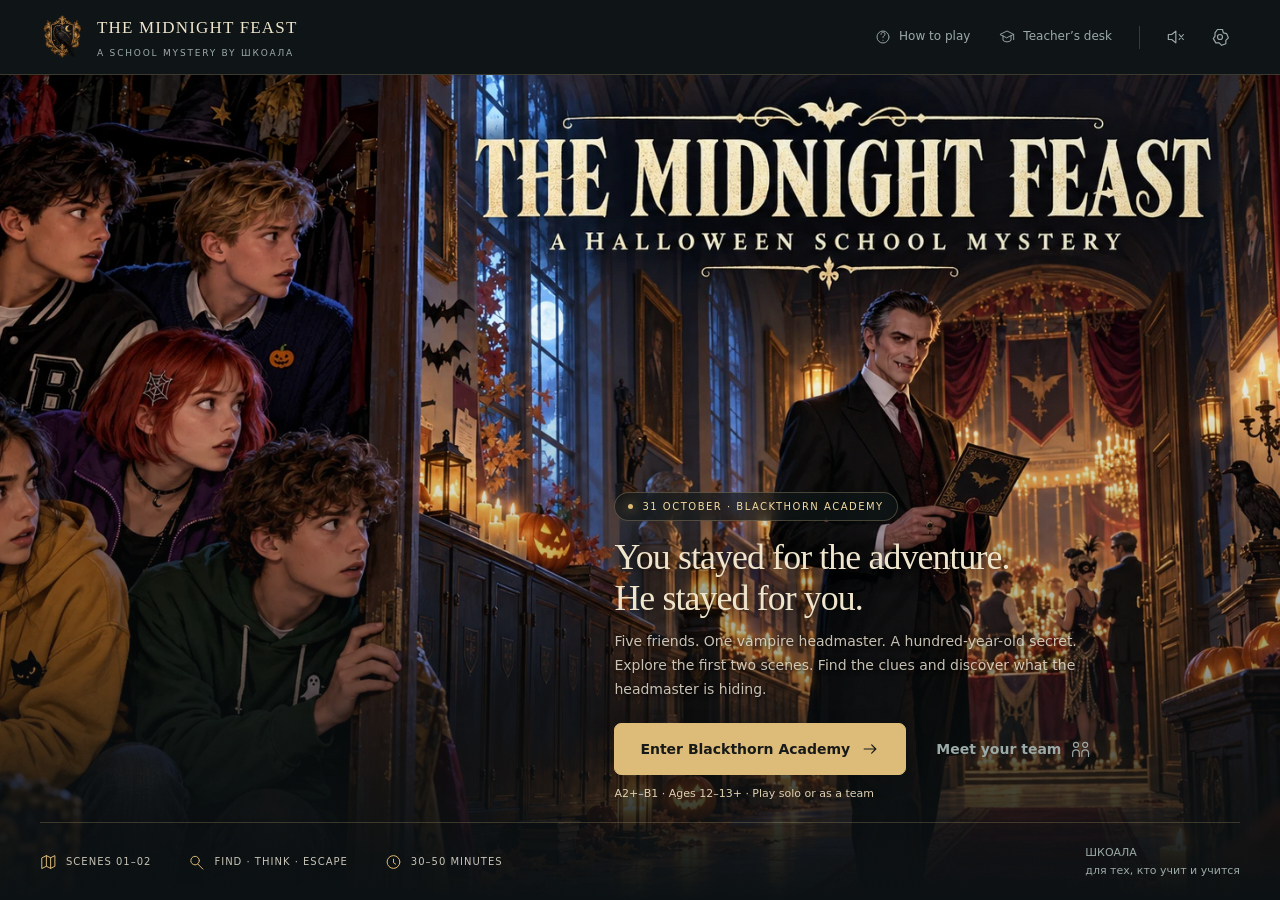
==== index.html @ 056f877d "Add linked costume-room and mirror scenes with reliable input checks" ====
<!doctype html>
<html lang="en">
<head>
<meta charset="UTF-8">
<meta name="viewport" content="width=device-width,initial-scale=1">
<meta name="theme-color" content="#101416">
<meta name="description" content="Five students. One vampire headmaster. Escape Blackthorn Academy before midnight in an illustrated English mystery by ШКОАЛА.">
<title>The Midnight Feast · Scenes 01–02 · ШКОАЛА</title>
<link rel="icon" type="image/svg+xml" href="assets/favicon.svg">
<link rel="stylesheet" href="styles.css?v=2">
<script src="content.js?v=2" defer></script>
<script src="app.js?v=2" defer></script>
</head>
<body>
<a href="#main" class="skip-link">Skip to game</a>
<div id="app"></div>
<div id="modal-root"></div>
<div id="toast" role="status" aria-live="polite"></div>
<noscript><div style="background:#111;color:#fff;padding:4rem;font:24px sans-serif">Please enable JavaScript to play The Midnight Feast.</div></noscript>
</body>
</html>
---- styles.css ----
:root{--ink:#0c1113;--panel:#141c1e;--paper:#efe5cc;--muted:#9caaa7;--gold:#ddbb78;--gold-light:#f4dba1;--line:rgba(220,190,126,.22);--red:#a65262;--green:#80b7a3;--font:system-ui,-apple-system,BlinkMacSystemFont,'Segoe UI',sans-serif;--serif:Georgia,'Times New Roman',serif;--radius:14px;color-scheme:dark}
*{box-sizing:border-box}html{scroll-behavior:smooth}body{margin:0;background:var(--ink);color:var(--paper);font:17px/1.6 var(--font);min-width:320px}button,input,textarea{font:inherit}button,a,input,textarea{touch-action:manipulation}button,a{ -webkit-tap-highlight-color:transparent}button{cursor:pointer}button:disabled{cursor:default;opacity:.5}a{color:var(--gold-light);text-underline-offset:4px}button:focus-visible,a:focus-visible,input:focus-visible,textarea:focus-visible,summary:focus-visible{outline:3px solid var(--gold-light);outline-offset:4px}button{color:inherit}button svg,a svg{pointer-events:none;flex-shrink:0}img{max-width:100%;display:block}h1,h2,h3,p{margin-top:0}h1,h2,h3{font-family:var(--serif);font-weight:400;line-height:1.14}h2{font-size:clamp(30px,3vw,44px);letter-spacing:-.035em}h3{font-size:26px}p:last-child{margin-bottom:0}.sr-only{position:absolute;width:1px;height:1px;padding:0;margin:-1px;overflow:hidden;clip:rect(0,0,0,0);white-space:nowrap;border:0}.skip-link{position:fixed;left:20px;top:-100px;z-index:10000;background:var(--gold);color:#151819;padding:10px 20px}.skip-link:focus{top:12px}.icon{width:20px;height:20px;display:inline-block;vertical-align:middle}.eyebrow{font:600 10px/1.5 var(--font);text-transform:uppercase;letter-spacing:.19em;color:var(--gold)}.muted{color:var(--muted)}.small{font-size:13px}.button{border:1px solid var(--line);border-radius:7px;background:transparent;display:inline-flex;align-items:center;justify-content:center;gap:10px;padding:13px 19px;font-size:14px;font-weight:650;line-height:1.4;text-decoration:none;transition:background .2s,transform .2s,border-color .2s}.button:hover{background:rgba(221,187,120,.09);border-color:var(--gold)}.button.primary{background:var(--gold);border-color:var(--gold);color:#171a19;box-shadow:0 4px 20px #0002}.button.primary:hover{background:var(--gold-light);transform:translateY(-1px)}.button.ghost{border-color:transparent;color:var(--muted)}.button.ghost:hover{color:var(--paper)}.button.danger{border-color:#ad6974;color:#efb0bb}.button.compact{padding:8px 13px;font-size:12px}.icon-button{display:inline-flex;align-items:center;justify-content:center;width:40px;height:40px;border:1px solid transparent;background:transparent;border-radius:7px;color:var(--muted)}.icon-button:hover,.icon-button.active{color:var(--gold);border-color:var(--line);background:#ddbb780a}.button-row{display:flex;gap:10px;flex-wrap:wrap}.separator{height:1px;background:var(--line);margin:22px 0}.topbar{height:77px;display:flex;align-items:center;justify-content:space-between;padding:0 40px;border-bottom:1px solid var(--line);gap:25px;background:#101618}.brand{border:0;background:none;display:flex;gap:12px;align-items:center;text-align:left;padding:0;text-decoration:none;color:var(--paper)}.brand img{height:49px;width:45px;object-fit:contain}.brand-name{font:17px/1 var(--serif);letter-spacing:.07em;text-transform:uppercase}.brand-by{display:block;font:9px/1.3 var(--font);color:var(--muted);letter-spacing:.2em;margin-top:7px}.nav-actions{display:flex;align-items:center;gap:5px}.nav-link{border:0;background:none;font-size:12px;font-weight:500;color:var(--muted);padding:10px 12px;display:inline-flex;gap:8px;align-items:center}.nav-link:hover{color:var(--gold-light)}.nav-link .icon{width:16px;height:16px}.nav-pipe{height:23px;border-left:1px solid var(--line);margin:0 10px}
/* The cover is the user's illustration, including its original title. */
.landing{min-height:100vh;background:#0d1216}.landing .topbar{height:75px;background:#0f1517}.hero{position:relative;height:calc(100svh - 75px);min-height:635px;max-height:1050px;isolation:isolate;overflow:hidden;background:#151718}.cover-image{position:absolute;inset:0;width:100%;height:100%;object-fit:cover;object-position:right 42%;z-index:-3}.hero:after{content:"";position:absolute;inset:0;background:linear-gradient(0deg,#0c1113 0%,#0c1113de 8%,#0c111355 31%,transparent 65%),linear-gradient(90deg,transparent 30%,#11171c15 100%);z-index:-2}.hero-content{position:absolute;bottom:97px;left:48%;right:5%;max-width:680px}.date-tag{display:inline-flex;align-items:center;gap:9px;border:1px solid #f1d8a73f;background:#101719a6;backdrop-filter:blur(8px);border-radius:40px;padding:6px 13px;font:10px/1.5 var(--font);letter-spacing:.15em;color:var(--gold-light);text-transform:uppercase}.date-tag:before{content:"";width:5px;height:5px;background:var(--gold);border-radius:100%;box-shadow:0 0 12px var(--gold)}.hero-lead{font:clamp(28px,2.8vw,43px)/1.13 var(--serif);text-shadow:0 2px 20px #000;margin:16px 0 12px;letter-spacing:-.025em;max-width:600px}.hero-copy{font-size:14px;line-height:1.7;color:#e7e0d0d9;max-width:470px;text-shadow:0 1px 5px #000}.hero-start{padding:15px 25px;font-size:14px;min-width:245px}.hero-content .button-row{margin-top:22px}.hero-resume-note{font-size:11px;color:#ded1b3;margin-top:10px}.hero-bottom{position:absolute;bottom:0;left:40px;right:40px;height:78px;display:flex;align-items:center;justify-content:space-between;border-top:1px solid var(--line);gap:20px}.hero-facts{display:flex;gap:37px}.hero-fact{display:flex;align-items:center;gap:9px;font-size:10px;letter-spacing:.1em;text-transform:uppercase;color:#c6c3b7}.hero-fact .icon{color:var(--gold);width:17px}.hero-credit{font-size:11px;color:var(--muted)}.hero-credit a{text-decoration:none;color:var(--muted)}
/* The playable case */
.game-shell{max-width:1880px;margin:0 auto;min-height:100vh}.game-shell .topbar{height:68px;padding:0 28px}.game-shell .brand img{height:40px;width:37px}.game-shell .brand-name{font-size:13px}.game-shell .brand-by{font-size:8px}.clock-wrap{display:flex;align-items:center;gap:10px}.clock-label{font-size:9px;text-transform:uppercase;letter-spacing:.11em;color:var(--muted);line-height:1.5}.clock-time{font:25px/1 var(--serif);letter-spacing:.05em;color:var(--gold-light)}.clock-wrap>.icon{width:29px;height:29px;color:var(--gold)}.chapter-nav{display:flex;border-bottom:1px solid var(--line);padding:0 27px;overflow-x:auto;scrollbar-width:thin}.chapter-stop{background:none;border:0;position:relative;display:flex;align-items:center;justify-content:center;gap:9px;flex:1;min-width:95px;padding:15px 7px;color:#6f7d7b;font-size:11px;white-space:nowrap}.chapter-stop:disabled{opacity:1}.chapter-stop.active{color:var(--gold-light)}.chapter-stop.done{color:#9fb8ac}.chapter-stop.active:after{content:"";position:absolute;bottom:-1px;height:2px;background:var(--gold);left:8px;right:8px}.chapter-num{font-size:9px;width:21px;height:21px;border:1px solid currentColor;display:inline-flex;align-items:center;justify-content:center;border-radius:100%}.practice-banner{padding:8px 28px;background:#332719;color:#e7ca95;font-size:12px;display:flex;gap:15px;align-items:center;justify-content:center}.practice-banner button{border:0;border-bottom:1px solid currentColor;background:none;color:inherit;padding:0}.game-heading{display:flex;align-items:flex-end;justify-content:space-between;padding:24px 32px 20px;gap:15px}.game-heading h1{font-size:clamp(28px,2.8vw,39px);margin:4px 0 0;letter-spacing:-.035em}.chapter-label{font:600 10px var(--font);letter-spacing:.14em;color:var(--gold);text-transform:uppercase}.location-label{display:flex;align-items:center;gap:7px;font-size:11px;color:var(--muted);margin-bottom:4px}.location-label .icon{width:14px;height:14px}.game-grid{display:grid;grid-template-columns:minmax(0,1.6fr) minmax(345px,1fr);gap:24px;padding:0 32px 22px}.visual-column{min-width:0}.scene-frame{position:relative;aspect-ratio:836/470;background:#1c1715;border:1px solid var(--line);border-radius:12px;overflow:hidden;isolation:isolate}.scene-backdrop{width:100%;height:100%;object-fit:cover;position:absolute;inset:0;z-index:-2}.scene-shade{position:absolute;inset:0;pointer-events:none;z-index:-1;background:linear-gradient(180deg,#0004,transparent 28%,transparent 70%,#0007)}.scene-top{position:absolute;top:14px;left:16px;right:16px;display:flex;align-items:center;justify-content:space-between;pointer-events:none}.scene-badge{background:#101517b3;color:#ded3bb;border:1px solid #ddbb7840;backdrop-filter:blur(8px);border-radius:40px;padding:5px 11px;font-size:9px;letter-spacing:.14em;text-transform:uppercase;display:flex;gap:6px;align-items:center}.scene-badge .icon{height:12px;width:12px}.scene-status{background:#101517c9;color:#d8cab1;font-size:10px;border-radius:40px;padding:4px 10px}.scene-label{position:absolute;bottom:13px;left:17px;font-size:10px;color:#ebdfca;letter-spacing:.05em;text-shadow:0 1px 5px #000;pointer-events:none}.scene-label .icon{width:13px;height:13px;color:var(--gold);margin-right:4px}.hotspot{border:0;background:transparent;position:absolute;transform:translate(-50%,-50%);padding:0;aspect-ratio:1;isolation:isolate;min-height:34px;min-width:34px;transition:filter .2s,opacity .2s,transform .2s}.hotspot:hover{transform:translate(-50%,-50%) scale(1.08);filter:brightness(1.2)}.hotspot img{width:100%;height:100%;object-fit:contain;filter:drop-shadow(0 3px 6px #000a)}.hotspot.marker:before{content:"";display:block;position:absolute;left:50%;top:50%;transform:translate(-50%,-50%) rotate(45deg);width:20px;height:20px;border:1px solid #efd599;background:#101719a6;box-shadow:0 0 0 5px #efd5991a,0 0 24px #efce8355}.hotspot.marker:after{content:"";position:absolute;left:50%;top:50%;transform:translate(-50%,-50%);width:4px;height:4px;background:var(--gold-light);border-radius:50%}.hotspot.found{opacity:.42;filter:grayscale(.35)}.hotspot.found:hover{opacity:1}.hotspot.found:after{content:'✓';position:absolute;right:0;top:0;display:flex;align-items:center;justify-content:center;width:19px;height:19px;border-radius:50%;background:#182d24;color:#b7ddc9;font-size:11px;border:1px solid #85b79f}.hotspot.revealed{outline:2px solid #f3d99a;outline-offset:7px;border-radius:50%;animation:glow 1.8s ease-in-out infinite}.hotspot-label{position:absolute;left:50%;bottom:100%;transform:translateX(-50%);font:11px/1.3 var(--font);color:#f2e1bd;border:1px solid var(--line);border-radius:4px;background:#101719ef;padding:6px 9px;white-space:nowrap;opacity:0;pointer-events:none}.hotspot:hover .hotspot-label,.hotspot:focus-visible .hotspot-label{opacity:1}.explore-controls{display:flex;justify-content:space-between;align-items:center;margin:10px 0 0;gap:10px}.search-progress{display:flex;align-items:center;gap:6px;font-size:11px;color:var(--muted)}.search-dot{width:5px;height:5px;background:#505b59;border-radius:50%}.search-dot.filled{background:var(--gold)}.explore-controls .button{font-size:10px;padding:4px 7px}.dialogue{display:flex;position:relative;margin-top:19px;min-height:134px;border-top:1px solid var(--line);padding-top:16px;align-items:flex-start;gap:17px}.portrait-wrap{width:103px;min-width:103px;height:115px;border-radius:9px;overflow:hidden;background:radial-gradient(ellipse at 50% 80%,#59452e 0%,#1e2524 70%);border:1px solid var(--line)}.portrait-wrap img{width:100%;height:100%;object-fit:cover;object-position:center 12%}.dialogue-name{font:600 10px var(--font);text-transform:uppercase;letter-spacing:.13em;color:var(--gold);margin:3px 0 8px}.dialogue-text{font-size:14px;line-height:1.75;color:#d6d5c9;margin:0}.dialogue-extra{font-size:12px;color:var(--muted);margin-top:10px}.panel{background:linear-gradient(145deg,#192123,#131b1d);border:1px solid var(--line);border-radius:12px;min-width:0;padding:25px 26px;position:relative;align-self:start;min-height:480px}.panel:before{content:"";position:absolute;top:-1px;left:26px;right:26px;height:1px;background:linear-gradient(90deg,transparent,#e8c7858c,transparent)}.panel-kicker{font:600 10px var(--font);text-transform:uppercase;letter-spacing:.16em;color:var(--gold);display:flex;align-items:center;justify-content:space-between;margin-bottom:14px;gap:10px}.panel h2{font-size:29px;margin-bottom:16px}.panel-description{font-size:14px;color:#b6c0b9;line-height:1.8}.objective-card{border-left:2px solid var(--gold);padding:2px 0 2px 15px;margin:20px 0}.objective-card .eyebrow{margin-bottom:5px;font-size:9px}.objective-card p{font-size:15px;line-height:1.7;color:#e2dfd1}.check-list{display:grid;gap:9px;margin:23px 0 26px;padding:0;list-style:none}.check-list li{display:flex;gap:11px;align-items:center;font-size:12px;color:#a6b2ac}.check-list .check-circle{width:19px;height:19px;display:flex;align-items:center;justify-content:center;flex-shrink:0;border:1px solid #67746f;border-radius:50%;font-size:10px}.check-list li.checked{color:#cfdbc9}.checked .check-circle{background:#688b7333;color:#b5d8be;border-color:#8cba9b}.panel .full{width:100%}.task-counter{font-size:10px;color:var(--muted);white-space:nowrap;letter-spacing:0;text-transform:none}.task-progress{height:3px;background:#343d38;margin-bottom:22px;border-radius:3px;overflow:hidden}.task-progress span{height:100%;display:block;background:var(--gold);transition:width .4s}.task-context{font-size:12px;color:#b7bdb4;border-left:1px solid var(--line);padding-left:12px;margin:0 0 17px}.task-prompt{font-size:20px;line-height:1.6;color:#f2e8cf;font-weight:500;margin-bottom:21px}.choices{display:grid;gap:9px}.choice{background:#0d141691;border:1px solid #6f776549;border-radius:7px;color:#cdd1c6;display:flex;align-items:center;gap:12px;text-align:left;padding:12px 13px;font-size:14px;line-height:1.55;width:100%;transition:border-color .2s,background .2s}.choice:hover{border-color:#c8a56988;background:#ddbb7808}.choice.selected{border-color:var(--gold);background:#ddbb7811;color:var(--gold-light)}.choice.accepted{border-color:var(--green);background:#80b7a310;color:#b9d7c7}.choice-letter{font:600 10px/1 var(--font);border:1px solid #ffffff24;border-radius:4px;padding:5px;min-width:23px;text-align:center;flex-shrink:0;align-self:flex-start;margin-top:2px}.task-form input[type=text]{width:100%;background:#0b1315;color:#f1e5c9;border:1px solid #7d826745;border-radius:7px;font-size:20px;padding:14px 16px;outline-offset:3px}.task-form input[type=text]::placeholder{font-size:13px;color:#778580}.input-label{font-size:11px;color:#a4afa7;display:block;margin:0 0 7px}.task-form input[readonly]{color:#b5d8c3;border-color:#5e8d75}.task-actions{display:flex;align-items:center;gap:8px;margin-top:23px}.task-actions>.button:first-child{flex:1}.hint-box{font-size:13px;background:#ddbb780b;border:1px solid #ddbb782b;border-radius:7px;padding:11px 13px;color:#dfcda8;margin-top:14px}.feedback{font-size:13px;line-height:1.65;padding:13px 15px;border:1px solid #80b7a33b;background:#80b7a30a;border-radius:7px;color:#bddacb;margin-top:17px}.feedback strong{display:block;font-size:13px;margin-bottom:3px}.feedback.error{border-color:#d67c903b;background:#a6526211;color:#efbcc5}.feedback .small{font-size:11px}.word-bank{display:flex;gap:7px;flex-wrap:wrap;margin-top:13px}.word-token{padding:8px 12px;border-radius:5px;border:1px solid var(--line);background:#0d1618;color:var(--gold-light);font-size:14px}.word-token:hover{background:#ddbb781a}.word-token.used{opacity:.25}.sentence-build{min-height:67px;display:flex;align-items:center;flex-wrap:wrap;gap:6px;padding:12px;border:1px dashed #d2b37255;border-radius:7px;background:#101719}.sentence-build:empty:before{content:'Choose the words below in order';font-size:12px;color:#77857c}.sentence-build .word-token{background:#ddbb7810;border-style:solid}.task-toolbar{display:flex;justify-content:space-between;margin-top:18px;gap:10px}.task-toolbar button{padding:3px 0;background:none;border:0;font-size:10px;color:#99a79f;display:flex;gap:5px;align-items:center}.task-toolbar .icon{width:13px;height:13px}.production{display:grid;gap:14px}.production label{font-size:13px;color:#dfdece;line-height:1.7;display:block}.production textarea{resize:vertical;display:block;width:100%;margin-top:8px;min-height:78px;padding:11px;border:1px solid #737c6d55;border-radius:6px;background:#0d1517;color:#e8dfc8;font-size:14px;line-height:1.6}.checkbox-row{display:flex!important;gap:9px;align-items:flex-start;color:#b2bfb4!important;font-size:12px!important;margin:16px 0}.checkbox-row input{margin-top:5px;accent-color:var(--gold);width:16px;height:16px;flex-shrink:0}.model-answer{font-size:13px;line-height:1.8;background:#0c1415;padding:12px;border-radius:7px;margin-bottom:10px;color:#c9d4c7}.model-answer .eyebrow{font-size:8px;margin-bottom:5px}.resolution-quote{font:23px/1.5 var(--serif);color:var(--gold-light);padding-left:17px;border-left:1px solid var(--gold);margin:24px 0}.inventory{border-top:1px solid var(--line);display:flex;align-items:center;gap:17px;padding:13px 32px 16px;background:#101719}.inventory-label{font:600 9px var(--font);text-transform:uppercase;letter-spacing:.15em;color:var(--muted);min-width:77px;line-height:1.7}.inventory-items{display:flex;align-items:center;gap:7px;overflow-x:auto;padding:3px;flex:1}.inventory-item{background:#1b2220;border:1px solid var(--line);height:53px;min-width:57px;border-radius:7px;position:relative;display:flex;align-items:center;justify-content:center;padding:4px}.inventory-item img{height:100%;width:48px;object-fit:contain}.inventory-item:hover{border-color:var(--gold);background:#2b2c24}.inventory-empty{font-size:11px;color:#73827a}.inventory .button{font-size:11px;padding:9px 13px;white-space:nowrap}.game-footer{display:flex;justify-content:space-between;font-size:9px;color:#73827c;padding:9px 32px;border-top:1px solid #ddbb7810}.game-footer a{color:#8f9e92;text-decoration:none}.safe-choice{display:flex;align-items:center;gap:15px;padding:18px;margin:17px 0;border:1px solid var(--line);background:#0b1415;border-radius:7px}.safe-choice img{width:70px;height:70px;object-fit:contain}.safe-choice h3{font-size:20px;margin:0 0 5px}.safe-choice p{font-size:12px;color:var(--muted)}.bell-state{font:44px var(--serif);text-align:center;color:var(--gold-light);padding:12px}.bell-instruction{font-size:14px;color:#b9c9ba}.object-toast{position:absolute;top:43%;left:50%;transform:translate(-50%,-50%);pointer-events:none;color:var(--gold-light);font:28px var(--serif);text-shadow:0 3px 15px #000}.safe-overlay{position:absolute;left:67%;top:43%;width:25%;height:41%;border:4px solid #a78a5b;border-radius:5px;background:#12110c;box-shadow:inset 0 0 20px #000,4px 5px 15px #0006}.safe-overlay img{position:absolute;left:23%;top:15%;width:56%;height:68%;object-fit:contain}.bell-restored{position:absolute;left:49%;top:40%;width:10%;height:24%;object-fit:contain;pointer-events:none;filter:drop-shadow(0 3px 6px #000)}.rope-target{position:absolute;left:26%;top:32%;width:11%;height:55%;border:1px solid #efcf8955;border-radius:35px;background:#efcf8910;box-shadow:0 0 22px #efcf8920;animation:glow 2s infinite}.rope-target:after{content:'PULL';position:absolute;top:48%;left:50%;transform:translate(-50%,-50%);background:#101719e8;color:var(--gold-light);padding:5px 8px;border:1px solid #efcf8955;font-size:9px;letter-spacing:.14em}.ring-flash{position:fixed;inset:0;z-index:200;background:#f3dfb8;pointer-events:none;animation:flash 1.8s forwards}.final-timer{display:flex;justify-content:space-between;align-items:center;padding:8px 12px;margin-bottom:14px;background:#a6526215;border:1px solid #a6526244;border-radius:6px;font-size:11px;color:#e6aebb}.final-timer strong{font-size:17px;font-variant-numeric:tabular-nums}
/* Miniature diagrams for precise location questions. */
.room-model{height:184px;background:linear-gradient(180deg,#263136,#182427 72%,#30332d 72%);border:1px solid var(--line);border-radius:9px;position:relative;margin:0 0 20px;isolation:isolate;overflow:hidden;box-shadow:inset 0 0 25px #0004}.model-caption{position:absolute;top:8px;left:11px;font:8px var(--font);color:#acbcb2;text-transform:uppercase;letter-spacing:.12em}.model-desk{position:absolute;left:23%;top:57%;width:54%;height:9%;background:#765239;border:1px solid #ae885b;z-index:2;border-radius:2px}.model-desk:before,.model-desk:after{content:'';position:absolute;top:100%;height:49px;width:5px;background:#856140}.model-desk:before{left:9%}.model-desk:after{right:9%}.model-object{position:absolute;object-fit:contain;filter:drop-shadow(0 2px 2px #0006)}.model-highlight{filter:drop-shadow(0 0 6px #e9d58f)}.model-label{position:absolute;padding:1px 5px;font:9px var(--font);color:#e6ddc8;background:#0d151bd9;border-radius:3px;z-index:8}.model-portrait{position:absolute;left:42%;top:17%;height:53px;width:50px;object-fit:contain;z-index:1}.model-door{position:absolute;top:30%;width:17%;height:65%;background:linear-gradient(90deg,#634832,#403528);border:3px solid #a37e55;border-radius:30px 30px 0 0;box-shadow:inset 0 0 0 2px #211d17}.model-door.left{left:9%;transform:skewY(7deg)}.model-door.right{right:9%;transform:skewY(-7deg)}.model-door:after{content:'';position:absolute;right:12%;top:56%;width:4px;height:4px;border-radius:100%;background:#e4bb73}.model-room-line{position:absolute;left:30%;right:30%;top:57%;height:1px;border-top:1px dashed #f0d59b88}.model-room-line:before,.model-room-line:after{content:'';position:absolute;top:-3px;width:6px;height:6px;border-top:1px solid #f0d59b;border-right:1px solid #f0d59b}.model-room-line:before{left:0;transform:rotate(-135deg)}.model-room-line:after{right:0;transform:rotate(45deg)}
/* Dialogs, evidence, support and teacher notes */
.modal-backdrop{position:fixed;inset:0;z-index:150;background:#050b0de0;backdrop-filter:blur(10px);padding:30px;display:flex;align-items:center;justify-content:center}.modal{background:linear-gradient(145deg,#1b2425,#111a1c);border:1px solid #b69b635c;border-radius:14px;width:min(800px,100%);max-height:calc(100svh - 60px);display:flex;flex-direction:column;box-shadow:0 30px 150px #0009;animation:modalIn .2s ease-out}.modal.wide{width:min(1060px,100%)}.modal-head{display:flex;align-items:flex-start;justify-content:space-between;padding:25px 28px 20px;gap:15px;border-bottom:1px solid var(--line)}.modal-head h2{font-size:32px;margin:4px 0 0}.modal-content{padding:25px 28px;overflow-y:auto;overscroll-behavior:contain;font-size:15px}.modal-head .icon-button{margin-top:-5px;flex-shrink:0}.modal-content h3{font-size:24px;margin:22px 0 12px}.modal-content h3:first-child{margin-top:0}.modal-content p{line-height:1.85;color:#cfd2c5}.document{background:#e9dec2;color:#312b23;padding:28px;border:1px solid #cdb788;box-shadow:inset 0 0 60px #c6ab6c33;border-radius:3px;font:17px/1.85 var(--serif)}.document p{color:#44392b;line-height:1.9}.document strong{color:#372d22}.document table{width:100%;font:14px/1.8 var(--font);border-collapse:collapse}.document th,.document td{padding:9px 8px;border-bottom:1px solid #8d795340;text-align:left;vertical-align:top}.document td:first-child{font-weight:650;white-space:nowrap}.document-small{font-size:14px}.voice-quote{font-style:italic}.document-bottom{margin-top:20px;display:flex;justify-content:space-between;align-items:center;gap:15px}.found-tag{display:inline-flex;align-items:center;gap:6px;font-size:11px;color:#a6c6b0}.found-tag .icon{height:15px;width:15px}.case-tabs{display:flex;gap:6px;margin-bottom:20px;border-bottom:1px solid var(--line);padding-bottom:12px;flex-wrap:wrap}.case-tabs button{border:0;background:transparent;padding:7px 13px;font-size:12px;color:var(--muted);border-radius:6px}.case-tabs button.active{background:#ddbb7815;color:var(--gold-light)}.evidence-grid{display:grid;grid-template-columns:repeat(3,minmax(0,1fr));gap:12px}.evidence-card{border:1px solid var(--line);background:#10191b;border-radius:8px;padding:15px;text-align:left;display:flex;flex-direction:column;gap:10px}.evidence-card:hover{border-color:var(--gold)}.evidence-card img{height:76px;object-fit:contain;width:100%}.evidence-card strong{font-size:12px;color:#ded9bf}.evidence-card small{font-size:10px;color:var(--muted)}.empty-state{padding:45px 20px;border:1px dashed var(--line);text-align:center;color:var(--muted);font-size:14px}.rule-list{counter-reset:rules;display:grid;gap:13px}.rule{display:flex;align-items:flex-start;gap:15px;padding:15px;background:#0f1819;border-radius:7px;border:1px solid var(--line);font-size:13px;color:#ccd3c5}.rule:before{counter-increment:rules;content:counter(rules,decimal-leading-zero);color:var(--gold);font:22px var(--serif);min-width:26px}.glossary-grid{display:grid;grid-template-columns:1fr 1fr;gap:0 28px}.glossary-entry{padding:12px 0;border-bottom:1px solid var(--line);font-size:13px}.glossary-entry strong{color:var(--gold-light);display:block;margin-bottom:3px;font-size:14px}.how-grid{display:grid;grid-template-columns:1fr 1fr;gap:20px}.how-step{border-top:1px solid var(--line);padding-top:16px}.how-step .eyebrow{font-size:9px}.how-step h3{font-size:23px;margin:7px 0 9px}.how-step p{font-size:13px}.teacher-warning{padding:12px 15px;background:#ddbb780e;border:1px solid var(--line);border-radius:7px;font-size:13px;color:#cfbd98;margin-bottom:20px}.teacher-chapters{display:grid;grid-template-columns:1fr 1fr;gap:10px}.teacher-chapter{background:#10191b;border:1px solid var(--line);border-radius:7px;padding:13px;text-align:left}.teacher-chapter:hover{border-color:var(--gold)}.teacher-chapter span{font-size:9px;color:var(--gold);text-transform:uppercase;letter-spacing:.08em}.teacher-chapter strong{font:20px var(--serif);display:block;margin:3px 0}.teacher-chapter small{font-size:11px;color:var(--muted)}.teacher-keys{margin-top:22px}.teacher-keys details{border-bottom:1px solid var(--line);padding:11px 0}.teacher-keys summary{cursor:pointer;color:#dfd6be;font-size:13px}.teacher-keys ol{font-size:12px;color:#b0bdb0;padding-left:21px}.teacher-keys li{padding:6px 0}.teacher-keys li strong{color:#e4d0a7}.teacher-keys li p{font-size:11px;margin:3px 0 0;line-height:1.6}.settings-grid{display:grid;gap:13px}.setting{border:1px solid var(--line);background:#10191b;border-radius:7px;padding:14px;display:flex;justify-content:space-between;align-items:center;gap:20px}.setting strong{font-size:14px;display:block}.setting small{font-size:11px;color:var(--muted);display:block;margin-top:2px}.toggle{border:0;border-radius:30px;width:45px;height:25px;background:#3e4b47;padding:3px;flex-shrink:0}.toggle:before{content:'';height:19px;width:19px;background:#b0b8ac;border-radius:50%;display:block;transition:transform .15s}.toggle[aria-checked=true]{background:#947d4e}.toggle[aria-checked=true]:before{transform:translateX(20px);background:var(--gold-light)}.team-log-entry{border-bottom:1px solid var(--line);padding:15px 0}.team-log-entry .eyebrow{font-size:9px}.team-log-entry p{font-size:13px;color:#cbd2c3;margin:5px 0}.team-log-entry .prompt{font-size:11px;color:#9daea2}.team-log-entry em{font-size:11px;color:#a9bbae}.timeline{display:grid;gap:13px}.timeline-row{border-left:1px solid var(--line);padding-left:16px;display:grid;grid-template-columns:60px 1fr;gap:15px;font-size:12px;color:#bdc6b9}.timeline-row strong{font-size:13px;color:var(--gold-light);font-weight:500}.chapter-summary{font-size:13px;margin-bottom:20px}.character-grid{display:grid;grid-template-columns:repeat(5,minmax(0,1fr));gap:10px}.character-card{border:1px solid var(--line);background:#101719;border-radius:8px;overflow:hidden}.character-card img{width:100%;aspect-ratio:1;object-fit:cover}.character-card strong{font:18px var(--serif);display:block;padding:8px 10px 0}.character-card small{font-size:9px;display:block;color:var(--muted);padding:1px 10px 12px}.reset-note{font-size:13px;color:#b6c3b6}.timer-input{background:#0c1415;border:1px solid var(--line);width:64px;padding:4px 8px;color:var(--gold-light);border-radius:5px}.ending{min-height:100vh;background:radial-gradient(ellipse at 50% 20%,#273834,#0b1316 70%)}.ending-hero{display:grid;grid-template-columns:1fr 1fr;max-width:1280px;margin:0 auto;gap:65px;padding:65px 45px}.ending-art{position:relative;border-radius:150px 150px 12px 12px;border:1px solid var(--line);overflow:hidden;min-height:540px;background:linear-gradient(0deg,#101c18 0%,transparent 70%),url('assets/corridor.webp') center/cover}.ending-art:after{content:'';position:absolute;inset:0;background:linear-gradient(0deg,#101b19 0%,transparent 80%);z-index:1}.ending-art img{position:absolute;bottom:0;left:3%;width:80%;z-index:2;filter:drop-shadow(0 0 30px #c3d1ab22)}.ending-reflection{transform:scaleX(-1);opacity:.45;left:43%!important;width:60%!important;bottom:8%!important;z-index:0!important;filter:sepia(.2)!important}.ending-art .ending-quote{position:absolute;bottom:30px;left:30px;right:30px;z-index:3;font:34px var(--serif);color:var(--gold-light);text-align:center;text-shadow:0 2px 20px #000}.ending-story h1{font:clamp(45px,5vw,65px)/1.08 var(--serif);letter-spacing:-.04em;margin:13px 0 25px}.ending-story p{font-size:14px;color:#c7d1c4;line-height:1.9;margin-bottom:17px}.ending-story p.quote{font:29px var(--serif);color:var(--gold-light);margin:24px 0}.ending-stats{display:grid;grid-template-columns:repeat(3,1fr);gap:15px;border-top:1px solid var(--line);border-bottom:1px solid var(--line);padding:16px 0;margin:25px 0}.ending-stats strong{font:28px var(--serif);color:var(--gold-light);display:block}.ending-stats span{font-size:9px;text-transform:uppercase;letter-spacing:.1em;color:var(--muted)}.epilogue{max-width:1110px;margin:0 auto 50px;padding:25px;border:1px solid var(--line);border-radius:8px;display:flex;gap:25px;align-items:center;background:#171e1b}.epilogue .icon{width:38px;height:38px;flex-shrink:0;color:var(--gold)}.epilogue p{font:21px/1.6 var(--serif);color:#d8d4bc}.epilogue .eyebrow{font:9px var(--font);letter-spacing:.16em;margin-bottom:7px;color:var(--gold)}#toast{position:fixed;bottom:25px;left:50%;transform:translateX(-50%);border:1px solid var(--line);background:#192522f5;color:var(--gold-light);font-size:13px;padding:12px 20px;z-index:300;border-radius:8px;box-shadow:0 8px 30px #0006;pointer-events:none;opacity:0;transition:opacity .2s;max-width:90vw;text-align:center}#toast.show{opacity:1}.big-text .task-prompt{font-size:25px}.big-text .choice{font-size:18px}.big-text .task-form input[type=text]{font-size:24px}.big-text .dialogue-text,.big-text .panel-description{font-size:18px}.big-text .document{font-size:20px}.big-text .production label,.big-text .production textarea{font-size:18px}.big-text .feedback{font-size:16px}.big-text .game-grid{grid-template-columns:minmax(0,1.3fr) minmax(400px,1fr)}.big-text .panel{min-height:550px}.big-text .panel h2{font-size:33px}.reduced-motion *{animation:none!important;transition:none!important;scroll-behavior:auto!important}@keyframes glow{50%{filter:drop-shadow(0 0 10px #f5d380);box-shadow:0 0 20px #efcf8944}}@keyframes modalIn{from{opacity:0;transform:translateY(8px)}to{opacity:1;transform:translateY(0)}}@keyframes flash{0%{opacity:0}25%{opacity:.9}100%{opacity:0}}
@media(min-width:1600px){.game-grid{grid-template-columns:minmax(0,1.7fr) minmax(400px,1fr)}.panel{padding:30px}.dialogue-text{font-size:17px}.task-prompt{font-size:23px}.choice{font-size:16px;padding:15px}.panel-description,.objective-card p{font-size:17px}.dialogue{margin-top:22px}.portrait-wrap{width:118px;min-width:118px;height:131px}}
@media(max-width:1100px){.topbar{padding:0 24px}.game-grid{gap:18px;padding:0 23px 20px;grid-template-columns:minmax(0,1.2fr) minmax(330px,1fr)}.panel{padding:22px 21px}.game-heading{padding-left:23px;padding-right:23px}.dialogue{gap:13px}.portrait-wrap{min-width:79px;width:79px;height:93px}.dialogue-text{font-size:13px}.task-prompt{font-size:19px}.hero-content{left:43%;right:5%;bottom:110px}.hero-lead{font-size:34px}.hero-copy{font-size:13px}.hero-facts{gap:18px}.hero-credit{font-size:10px}.hero-bottom{left:25px;right:25px}.ending-hero{gap:35px}.big-text .game-grid{grid-template-columns:minmax(0,1fr) minmax(365px,1fr)}}
@media(max-width:800px){.topbar{height:66px;padding:0 16px}.landing .topbar{height:65px}.brand-name{font-size:14px}.brand img{height:41px;width:36px}.nav-link{padding:8px}.nav-link .nav-label{display:none}.nav-link .icon{width:19px;height:19px}.nav-pipe{margin:0 3px}.hero{height:calc(100svh - 65px);min-height:690px}.cover-image{object-position:64% center}.hero:after{background:linear-gradient(0deg,#0c1113 0%,#0c1113ed 19%,#0c111398 40%,transparent 75%)}.hero-content{left:7%;right:7%;bottom:110px;max-width:550px}.hero-lead{font-size:35px;max-width:440px}.hero-copy{max-width:400px}.hero-bottom{left:7%;right:7%;height:85px;align-items:center}.hero-facts{gap:20px;flex-wrap:wrap}.hero-fact{font-size:9px}.hero-fact:last-child{display:none}.hero-credit{font-size:9px;max-width:105px;text-align:right}.game-shell .topbar{padding:0 14px}.game-shell .brand-name{font-size:11px}.game-shell .brand-by{font-size:7px}.game-shell .brand{gap:7px}.game-shell .brand img{height:35px;width:30px}.clock-label{display:none}.clock-wrap{gap:5px}.clock-time{font-size:22px}.clock-wrap>.icon{width:22px;height:22px}.chapter-nav{padding:0 10px}.chapter-stop{min-width:70px;font-size:10px;padding:11px 4px;gap:6px}.chapter-num{width:18px;height:18px;font-size:8px}.game-heading{padding:20px 17px 16px}.game-heading h1{font-size:30px}.location-label{font-size:10px}.game-grid,.big-text .game-grid{display:flex;flex-direction:column;padding:0 17px 20px;gap:17px}.scene-frame{aspect-ratio:836/470}.scene-top{top:10px;left:12px;right:12px}.scene-badge{font-size:8px}.dialogue{margin-top:14px;min-height:98px;padding-top:12px;gap:13px}.portrait-wrap{width:73px;min-width:73px;height:83px}.dialogue-name{font-size:9px;margin:1px 0 5px}.dialogue-text{font-size:14px;line-height:1.65}.dialogue-extra{font-size:11px}.panel{width:100%;min-height:0;padding:23px}.panel h2{font-size:29px}.task-prompt{font-size:21px}.choice{font-size:15px}.task-actions{margin-top:18px}.inventory{padding:10px 17px 12px;gap:11px}.inventory-label{min-width:52px;font-size:8px}.inventory .button{padding:9px;font-size:10px}.inventory-item{min-width:48px;height:46px}.inventory-item img{width:40px}.game-footer{padding:9px 17px;font-size:8px}.modal-backdrop{padding:15px}.modal{max-height:calc(100svh - 30px)}.modal-head{padding:20px 21px 16px}.modal-head h2{font-size:27px}.modal-content{padding:21px}.evidence-grid{grid-template-columns:repeat(2,minmax(0,1fr))}.document{padding:22px;font-size:16px}.document table{font-size:12px}.document th,.document td{padding:8px 4px}.ending-hero{grid-template-columns:1fr;padding:30px 25px;gap:35px}.ending-art{min-height:410px;max-width:450px;width:100%;margin:auto}.ending-art img{max-height:390px;object-fit:contain;bottom:-5%;left:5%}.ending-story h1{font-size:48px}.epilogue{margin:0 25px 30px;gap:15px;padding:19px}.epilogue p{font-size:18px}.epilogue .icon{width:26px;height:26px}.ending .nav-link{font-size:11px}.character-grid{grid-template-columns:repeat(3,minmax(0,1fr))}.big-text .dialogue-text{font-size:18px}.big-text .choice{font-size:18px}.hotspot-label{font-size:9px;white-space:normal;min-width:85px}.room-model{height:195px}.practice-banner{font-size:10px;padding:7px 14px}.game-shell .nav-actions{gap:0}.game-shell .nav-actions .icon-button{width:33px}.game-shell .nav-actions .nav-pipe{display:none}}
@media(max-width:480px){.hero-content{bottom:113px}.hero-lead{font-size:32px}.hero-copy{font-size:12px;line-height:1.75}.hero-start{font-size:13px;min-width:220px}.hero-content .button-row{margin-top:16px}.hero-facts{gap:12px}.hero-fact{font-size:8px;letter-spacing:.04em}.hero-fact .icon{width:14px}.hero-credit{max-width:72px;font-size:8px}.hero .button.ghost{font-size:11px;padding:10px 0}.hero .button-row{gap:8px}.hero-resume-note{font-size:10px}.hero{min-height:670px}.game-shell .brand-by{display:none}.game-shell .brand-name{font-size:10px;max-width:95px;line-height:1.35}.game-shell .nav-actions .hide-small{display:none}.game-shell .topbar{gap:10px}.game-heading{align-items:flex-start;flex-direction:column;gap:7px;padding-top:17px}.game-heading h1{font-size:29px}.game-grid{padding-left:12px;padding-right:12px}.panel{padding:22px 19px}.dialogue{padding:12px 3px 0}.dialogue-text{font-size:13px}.portrait-wrap{min-width:62px;width:62px;height:75px}.scene-label{font-size:8px}.scene-badge{font-size:7px;padding:4px 8px}.scene-status{font-size:8px}.explore-controls .button{font-size:9px}.task-prompt{font-size:20px}.task-actions{gap:5px}.task-actions .button{padding:12px 14px;font-size:12px}.task-actions .button.ghost{padding:9px}.panel-kicker{font-size:9px}.panel .task-counter{font-size:9px}.choice{padding:11px;font-size:14px}.task-toolbar{gap:8px}.task-toolbar button{font-size:9px}.modal-head{padding:18px 17px 14px}.modal-content{padding:17px}.how-grid,.glossary-grid,.teacher-chapters{grid-template-columns:1fr}.document{padding:18px;font-size:15px}.document table{font-size:11px}.document td:first-child{white-space:normal}.modal-backdrop{padding:9px}.modal{max-height:calc(100svh - 18px)}.modal-head h2{font-size:25px}.evidence-grid{gap:8px}.evidence-card{padding:12px}.evidence-card strong{font-size:11px}.document-bottom{align-items:flex-start}.document-bottom .button{font-size:11px;padding:11px}.inventory .button .icon{display:none}.inventory .button{font-size:9px}.inventory{padding:10px 12px;gap:8px}.game-footer span:first-child{max-width:70%}.teacher-warning{font-size:12px}.production textarea{min-height:90px}.character-grid{grid-template-columns:repeat(3,minmax(0,1fr));gap:6px}.character-card strong{font-size:16px;padding-left:7px}.character-card small{font-size:8px;padding-left:7px}.ending-hero{padding:25px 19px}.ending-art{min-height:340px}.ending-art .ending-quote{font-size:26px}.ending-story h1{font-size:43px}.ending-stats{gap:8px}.ending-stats strong{font-size:25px}.ending-stats span{font-size:8px}.epilogue{margin-left:19px;margin-right:19px}.epilogue p{font-size:17px}.big-text .task-prompt{font-size:24px}.game-footer .save-status{font-size:8px}.game-shell .brand{gap:5px}}
@media(prefers-reduced-motion:reduce){*{animation:none!important;transition:none!important;scroll-behavior:auto!important}}
@media print{body{background:white;color:#111;font:12px/1.6 sans-serif}.topbar,.button,.modal-head .icon-button,.teacher-chapters,.case-tabs,.teacher-warning{display:none!important}.modal-backdrop,.modal,.modal-content{position:static;display:block;max-height:none;overflow:visible;background:white;border:0;padding:0;box-shadow:none}.modal-head{padding:0;border:0}.modal-content *{color:#111!important}.teacher-keys details{break-inside:avoid}.teacher-keys details>*{display:block!important}.teacher-keys li{font-size:10px}.teacher-keys summary{font-size:14px;font-weight:bold}#app:has(+ #modal-root .modal){display:none}}

@media(max-width:800px){.hero .cover-image{content:url('assets/school.webp');object-position:center center}.hero h1.sr-only{position:absolute;top:37px;left:7%;right:7%;width:auto;height:auto;margin:0;clip:auto;overflow:visible;white-space:normal;font:43px/1.03 var(--serif);text-transform:uppercase;letter-spacing:-.025em;max-width:570px;text-shadow:0 2px 20px #000}.hero h1 span{font:10px/1.6 var(--font);letter-spacing:.22em;display:block;margin-top:14px;color:var(--gold-light)}.hero:after{background:linear-gradient(0deg,#0c1113 0%,#0c1113ed 19%,#0c111398 40%,#0c111322 65%,#0c111380 100%)}}

.chapter-nav{overflow-y:hidden;min-height:51px}

.security-feed{position:absolute;left:4%;bottom:8%;width:23%;height:47%;background:linear-gradient(#10161988,#10161955),url('assets/corridor.webp') center/cover;border:1px solid #d9b77499;border-radius:7px;overflow:hidden;padding:0;box-shadow:0 8px 30px #0008}.security-feed:hover{border-color:#f6dca1;filter:brightness(1.12)}.security-feed img{height:83%;width:100%;position:absolute;bottom:8%;object-fit:contain}.feed-caption,.feed-time{position:absolute;z-index:2;left:0;right:0;background:#0c1718d9;text-align:center;font:600 7px/1.6 var(--font);letter-spacing:.08em;padding:4px 2px;color:#e3c887}.feed-caption{top:0}.feed-caption>span{display:inline-block;width:4px;height:4px;border-radius:50%;background:#8ec6a9;margin-right:4px}.feed-time{bottom:0;font-size:6px;color:#b8c9ba}.evidence-pair{display:grid;grid-template-columns:1fr 1fr;gap:15px;margin:0 0 24px}.evidence-pair figure{margin:0;text-align:center;background:#172124;border:1px solid #816c49;border-radius:5px;overflow:hidden}.evidence-pair figcaption{font:600 10px/1.6 var(--font);padding:9px;color:#e5c889;letter-spacing:.06em}.evidence-camera,.evidence-reflection{height:200px;background:linear-gradient(#0c171822,#0c171822),url('assets/corridor.webp') center/cover;overflow:hidden;position:relative}.evidence-camera img{height:100%;width:100%;object-fit:contain}.evidence-reflection{transform:scaleX(-1);box-shadow:inset 0 0 0 8px #a88c54,inset 0 0 0 12px #473b2d}.evidence-reflection:after{content:'';position:absolute;inset:12px;background:linear-gradient(115deg,transparent 25%,#aac7dc44 27%,transparent 33%,transparent 55%,#abcde633 58%,transparent 65%)}.portraits img{height:210px;width:100%;object-fit:contain;background:radial-gradient(#52635a,#192225)}.portraits .old-portrait{filter:sepia(1) contrast(.9)}@media(max-width:480px){.security-feed{height:47%;width:25%;left:3%}.feed-caption{font-size:5px;padding:2px}.feed-time{font-size:4px;padding:2px}.evidence-camera,.evidence-reflection{height:150px}.portraits img{height:150px}.evidence-pair figcaption{font-size:8px;padding:7px}.evidence-pair{gap:9px}}
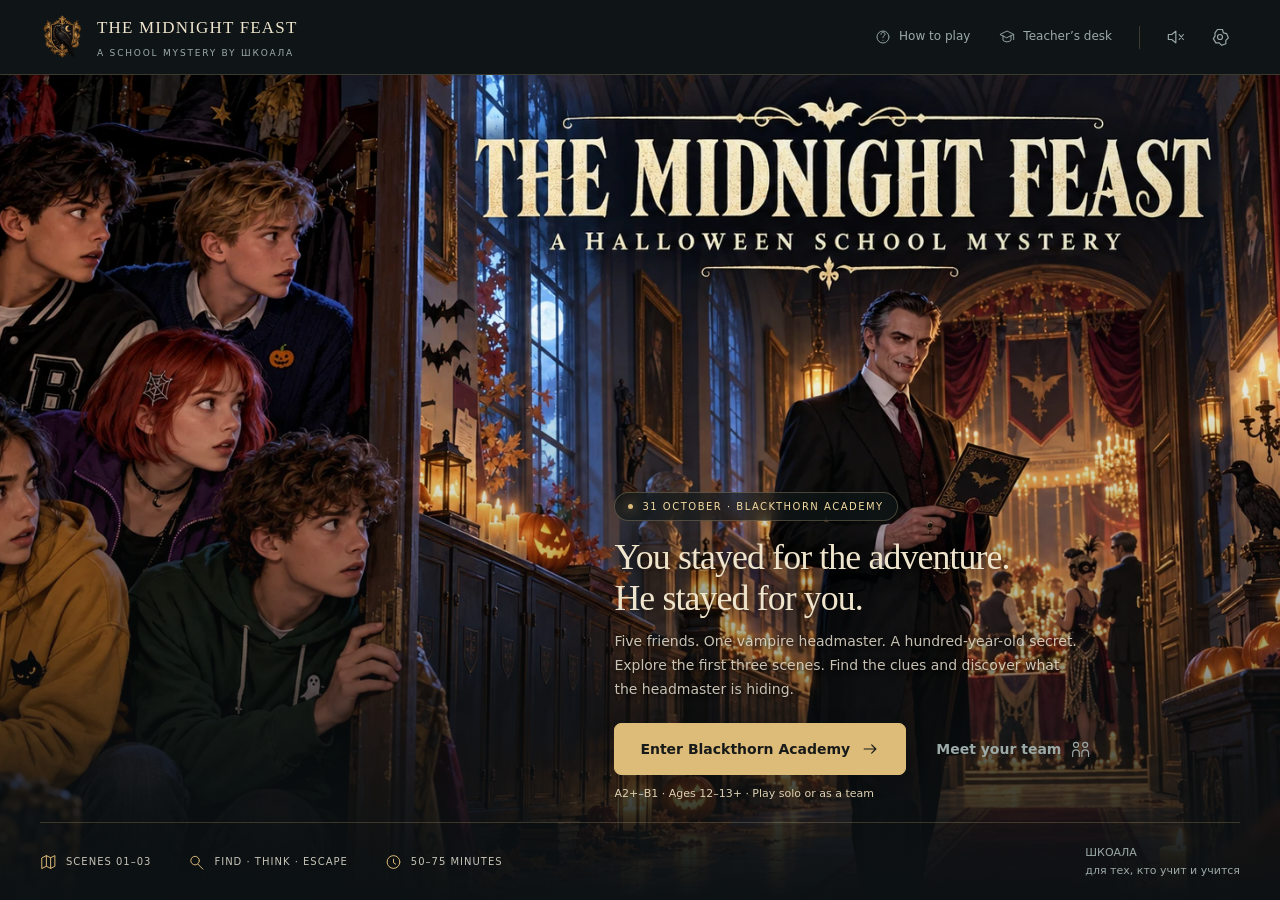
==== commit b68f42d0: "Add the Forgotten Library scene with place clues and hidden archive" ====
--- a/index.html
+++ b/index.html
@@ -5,11 +5,11 @@
 <meta name="viewport" content="width=device-width,initial-scale=1">
 <meta name="theme-color" content="#101416">
 <meta name="description" content="Five students. One vampire headmaster. Escape Blackthorn Academy before midnight in an illustrated English mystery by ШКОАЛА.">
-<title>The Midnight Feast · Scenes 01–02 · ШКОАЛА</title>
+<title>The Midnight Feast · Scenes 01–03 · ШКОАЛА</title>
 <link rel="icon" type="image/svg+xml" href="assets/favicon.svg">
-<link rel="stylesheet" href="styles.css?v=2">
-<script src="content.js?v=2" defer></script>
-<script src="app.js?v=2" defer></script>
+<link rel="stylesheet" href="styles.css?v=3">
+<script src="content.js?v=3" defer></script>
+<script src="app.js?v=3" defer></script>
 </head>
 <body>
 <a href="#main" class="skip-link">Skip to game</a>
--- a/styles.css
+++ b/styles.css
@@ -20,3 +20,7 @@
 .chapter-nav{overflow-y:hidden;min-height:51px}
 
 .security-feed{position:absolute;left:4%;bottom:8%;width:23%;height:47%;background:linear-gradient(#10161988,#10161955),url('assets/corridor.webp') center/cover;border:1px solid #d9b77499;border-radius:7px;overflow:hidden;padding:0;box-shadow:0 8px 30px #0008}.security-feed:hover{border-color:#f6dca1;filter:brightness(1.12)}.security-feed img{height:83%;width:100%;position:absolute;bottom:8%;object-fit:contain}.feed-caption,.feed-time{position:absolute;z-index:2;left:0;right:0;background:#0c1718d9;text-align:center;font:600 7px/1.6 var(--font);letter-spacing:.08em;padding:4px 2px;color:#e3c887}.feed-caption{top:0}.feed-caption>span{display:inline-block;width:4px;height:4px;border-radius:50%;background:#8ec6a9;margin-right:4px}.feed-time{bottom:0;font-size:6px;color:#b8c9ba}.evidence-pair{display:grid;grid-template-columns:1fr 1fr;gap:15px;margin:0 0 24px}.evidence-pair figure{margin:0;text-align:center;background:#172124;border:1px solid #816c49;border-radius:5px;overflow:hidden}.evidence-pair figcaption{font:600 10px/1.6 var(--font);padding:9px;color:#e5c889;letter-spacing:.06em}.evidence-camera,.evidence-reflection{height:200px;background:linear-gradient(#0c171822,#0c171822),url('assets/corridor.webp') center/cover;overflow:hidden;position:relative}.evidence-camera img{height:100%;width:100%;object-fit:contain}.evidence-reflection{transform:scaleX(-1);box-shadow:inset 0 0 0 8px #a88c54,inset 0 0 0 12px #473b2d}.evidence-reflection:after{content:'';position:absolute;inset:12px;background:linear-gradient(115deg,transparent 25%,#aac7dc44 27%,transparent 33%,transparent 55%,#abcde633 58%,transparent 65%)}.portraits img{height:210px;width:100%;object-fit:contain;background:radial-gradient(#52635a,#192225)}.portraits .old-portrait{filter:sepia(1) contrast(.9)}@media(max-width:480px){.security-feed{height:47%;width:25%;left:3%}.feed-caption{font-size:5px;padding:2px}.feed-time{font-size:4px;padding:2px}.evidence-camera,.evidence-reflection{height:150px}.portraits img{height:150px}.evidence-pair figcaption{font-size:8px;padding:7px}.evidence-pair{gap:9px}}
+
+.room-model.model-v3{height:auto!important;aspect-ratio:390/235;background:#202e32}.model-v3 svg{display:block;width:100%;height:100%}
+
+img[src$="chest.webp"]{clip-path:inset(0 0 12% 0)}
